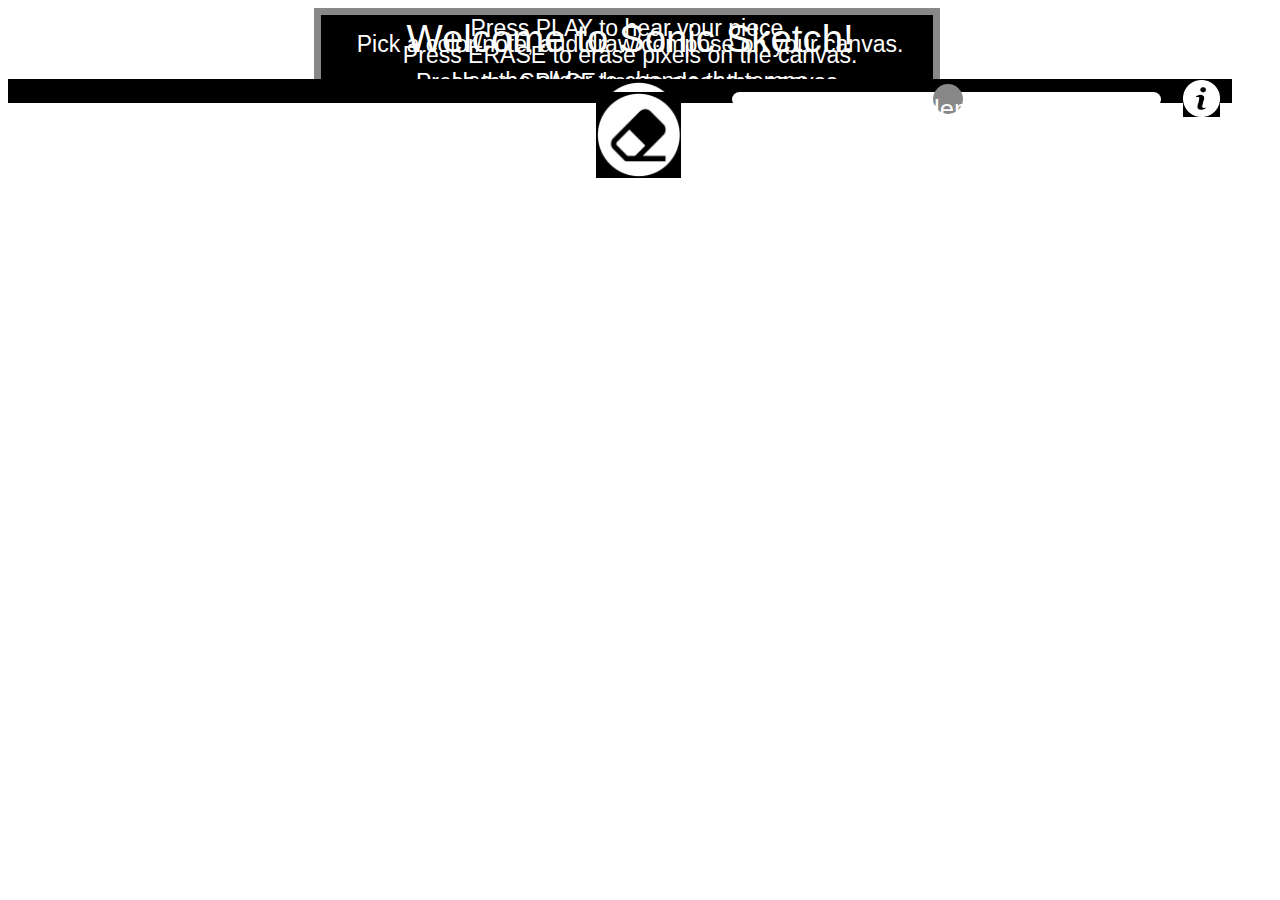
==== index.html @ de9f7809 "Add files via upload" ====
<html>

<head>
    <script src="https://code.jquery.com/jquery-3.4.1.min.js" integrity="sha256-CSXorXvZcTkaix6Yvo6HppcZGetbYMGWSFlBw8HfCJo=" crossorigin="anonymous"></script>
    <script src="sound.js"></script>
    <script src="script.js"></script>
    <script src="resize.js"></script>

    <style>
        .screen {
            position: absolute;
        }

        .key {
            position: absolute;
            border: .1rem solid black;
        }

        .cell {
            position: absolute;
        }



        #keyboard {
            bottom: 0;
            position: absolute;
            width: 100%;
            height: 25%;
            background-color: black;
        }

        #grid {
            top: 0%;
            height: 75%;
            width: 100%;
            position: absolute;
        }

        #button {
            position: absolute;
            top: 7%;
            width: 7%;
            left: 48%;

        }

        #eraser {
            position: absolute;
            width: 7%;
            left: 48%;
            top: 53%;
        }

        #info {
            position: absolute;
            width: 3%;
            left: 96%;
            top: 5%;
        }

        #instructions {
            background-color: black;
            border-style: solid;
            border-width: 7px;
            border-color: #888888;
            position: absolute;
            width: 50%;
            height: 50%;
            top: 12.5%;
            left: 25%;
            opacity: 1;
            z-index: -1;
            position: relative;

        }

        #welcome,
        #dir1,
        #dir2,
        #dir3,
        #dir4,
        #dir5 {
            margin: auto;
            width: 99%;
            left: 1%;
            text-align: center;
            color: white;
            position: absolute;
            font-size: 1.8vw;
            display: inline-block;
            font-family: Arial, Helvetica, sans-serif;

        }

        #welcome {
            top: 3%;
            font-size: 3vw;
        }

        #dir1 {
            top: 20%;
        }

        #dir2 {
            top: 35%;
            position: relative;
        }

        #dir3 {
            top: 65%;
        }

        #dir4 {
            top: 80%;

        }

        #dir5 {
            top: 93%;
            font-size: 1vw;
        }



        body,
        html {
            -webkit-user-select: none;
            /* Chrome all / Safari all */
            -moz-user-select: none;
            /* Firefox all */
            -ms-user-select: none;
            /* IE 10+ */
            user-select: none;
            /* Likely future */

        }

        .slidecontainer {
            position: absolute;
            text-align: center;
            left: 59%;
            top: 45%;
            color: white;
            width: 35%;
            /* Width of the outside container */
        }

        /* The slider itself */
        .slider {
            -webkit-appearance: none;
            /* Override default CSS styles */
            appearance: none;
            width: 100%;
            /* Full-width */
            height: 25px;
            /* Specified height */
            background: #ffffff;
            /* Grey background */
            outline: none;
            /* Remove outline */

            height: 15px;
            border-radius: 10px;

            direction: rtl;
        }

        /* The slider handle (use -webkit- (Chrome, Opera, Safari, Edge) and -moz- (Firefox) to override default look) */
        .slider::-webkit-slider-thumb {
            -webkit-appearance: none;
            /* Override default look */
            appearance: none;
            width: 30px;

            height: 30px;
            /* Slider handle height */
            background: #888888;
            /* Green background */
            cursor: pointer;
            /* Cursor on hover */

            border-radius: 50%;
        }

        .slider::-moz-range-thumb {
            width: 30px;
            /* Set a specific slider handle width */
            height: 30px;
            /* Slider handle height */
            background: #888888;
            /* Green background */
            cursor: pointer;
            /* Cursor on hover */

            border-radius: 50%;
        }

        #tempoTextContainter {
            position: absolute;
            text-align: center;
            left: 59.1%;
            top: 55%;
            color: white;
            width: 35%;
            height: 45%;

        }

        #tempoText {
            position: absolute;
            top: 25%;
            left: 37%;
            font-size: 2vw;
            font-family: Arial, Helvetica, sans-serif;
        }

    </style>
</head>

<body>
    <div class="screen">
        <div id=instructions>

            <div id="welcome">Welcome to Sonic Sketch!</div>
            <div id="dir1"> Pick a color/note, and draw/compose on your canvas.</div>
            <div id="dir2"> Press PLAY to hear your piece. </div>
            <div id="dir2"> Press ERASE to erase pixels on the canvas. </div>
            <div id="dir2"> Press the SPACE key to clear the canvas.</div>
            <div id="dir3"> Use the slider to change the tempo</div>
            <div id="dir4"> Press INFO to toggle the directions.</div>
            <div id="dir5"> Designed by Boris Kish</div>




        </div>
        <div id="grid"></div>

        <div id="keyboard">
            <div id="playButton"> <img id="button" src="data/playButton.png"> </div>
            <div id="eraseButton"> <img id="eraser" src="data/eraseButton.png"> </div>
            <div id="infoButton"> <img id="info" src="data/infoButton.png"> </div>


            <div class="slidecontainer">
                <input type="range" min="1" max="100" value="50" class="slider" id="myRange">
            </div>
            <div id="tempoTextContainter">
                <div id="tempoText">
                    <span id="demo">Moderato</span>
                </div>
            </div>




        </div>
    </div>

</body>

</html>
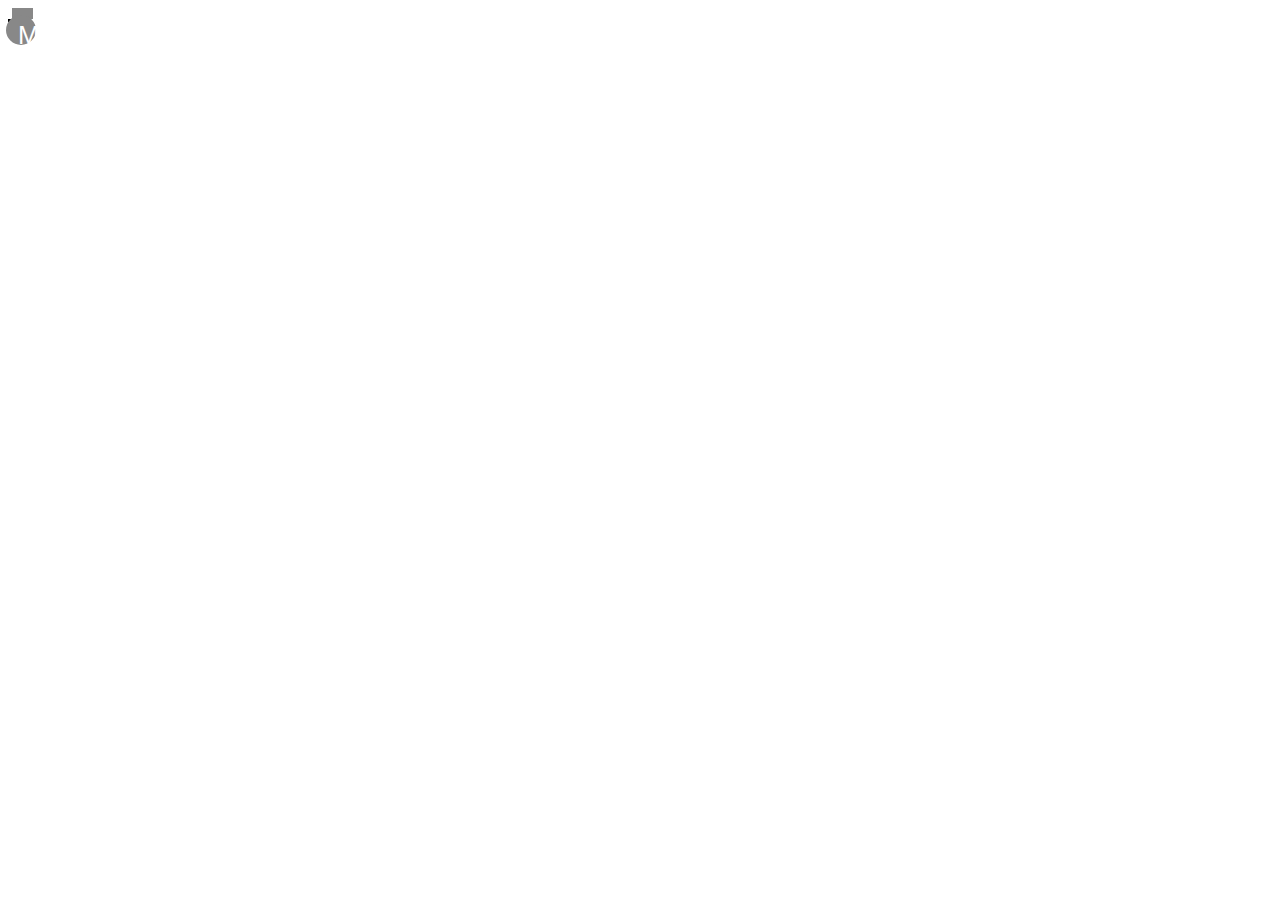
==== commit 2e20d713: "Add files via upload" ====
--- a/index.html
+++ b/index.html
@@ -78,6 +78,8 @@
         #welcome,
         #dir1,
         #dir2,
+        #dir2a,
+        #dir2b,
         #dir3,
         #dir4,
         #dir5 {
@@ -99,16 +101,24 @@
         }
 
         #dir1 {
-            top: 20%;
+            top: 19%;
         }
 
         #dir2 {
-            top: 35%;
-            position: relative;
-        }
+            top: 30%;
+        }
+
+        #dir2a {
+            top: 42%;
+        }
+
+        #dir2b {
+            top: 56%;
+        }
+
 
         #dir3 {
-            top: 65%;
+            top: 68%;
         }
 
         #dir4 {
@@ -225,8 +235,8 @@
             <div id="welcome">Welcome to Sonic Sketch!</div>
             <div id="dir1"> Pick a color/note, and draw/compose on your canvas.</div>
             <div id="dir2"> Press PLAY to hear your piece. </div>
-            <div id="dir2"> Press ERASE to erase pixels on the canvas. </div>
-            <div id="dir2"> Press the SPACE key to clear the canvas.</div>
+            <div id="dir2a"> Press ERASE to erase pixels on the canvas. </div>
+            <div id="dir2b"> Press the SPACE key to clear the canvas.</div>
             <div id="dir3"> Use the slider to change the tempo</div>
             <div id="dir4"> Press INFO to toggle the directions.</div>
             <div id="dir5"> Designed by Boris Kish</div>
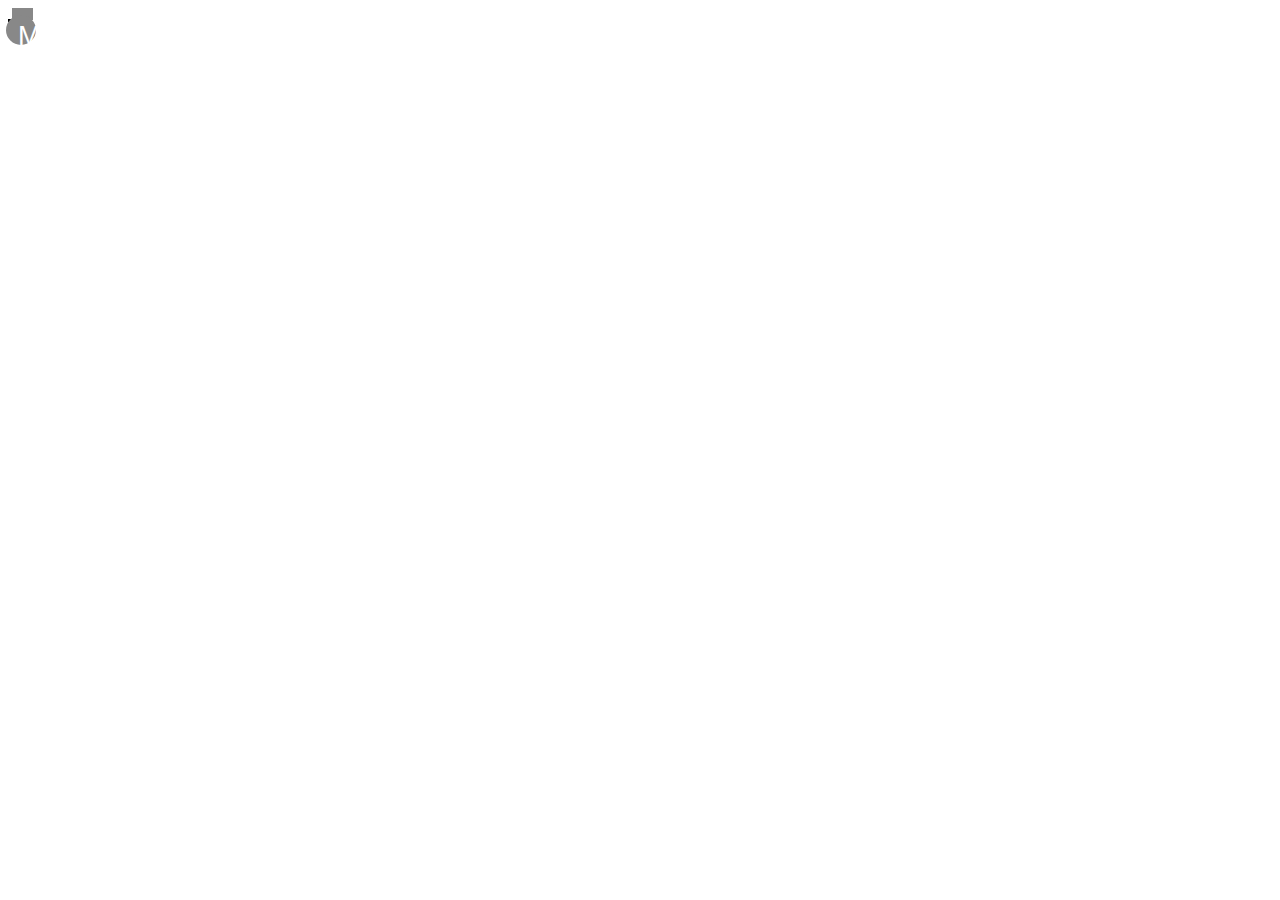
==== commit 08adf725: "Add files via upload" ====
--- a/index.html
+++ b/index.html
@@ -72,6 +72,8 @@
             opacity: 1;
             z-index: -1;
             position: relative;
+
+            text-overflow: ellipsis;
 
         }
 
@@ -89,15 +91,16 @@
             text-align: center;
             color: white;
             position: absolute;
-            font-size: 1.8vw;
+            font-size: 3vmin;
             display: inline-block;
             font-family: Arial, Helvetica, sans-serif;
 
         }
 
         #welcome {
+
             top: 3%;
-            font-size: 3vw;
+            font-size: 5vmin;
         }
 
         #dir1 {
@@ -128,7 +131,7 @@
 
         #dir5 {
             top: 93%;
-            font-size: 1vw;
+            font-size: 1.5vmin;
         }
 
 
@@ -221,7 +224,7 @@
             position: absolute;
             top: 25%;
             left: 37%;
-            font-size: 2vw;
+            font-size: 3vmin;
             font-family: Arial, Helvetica, sans-serif;
         }
 
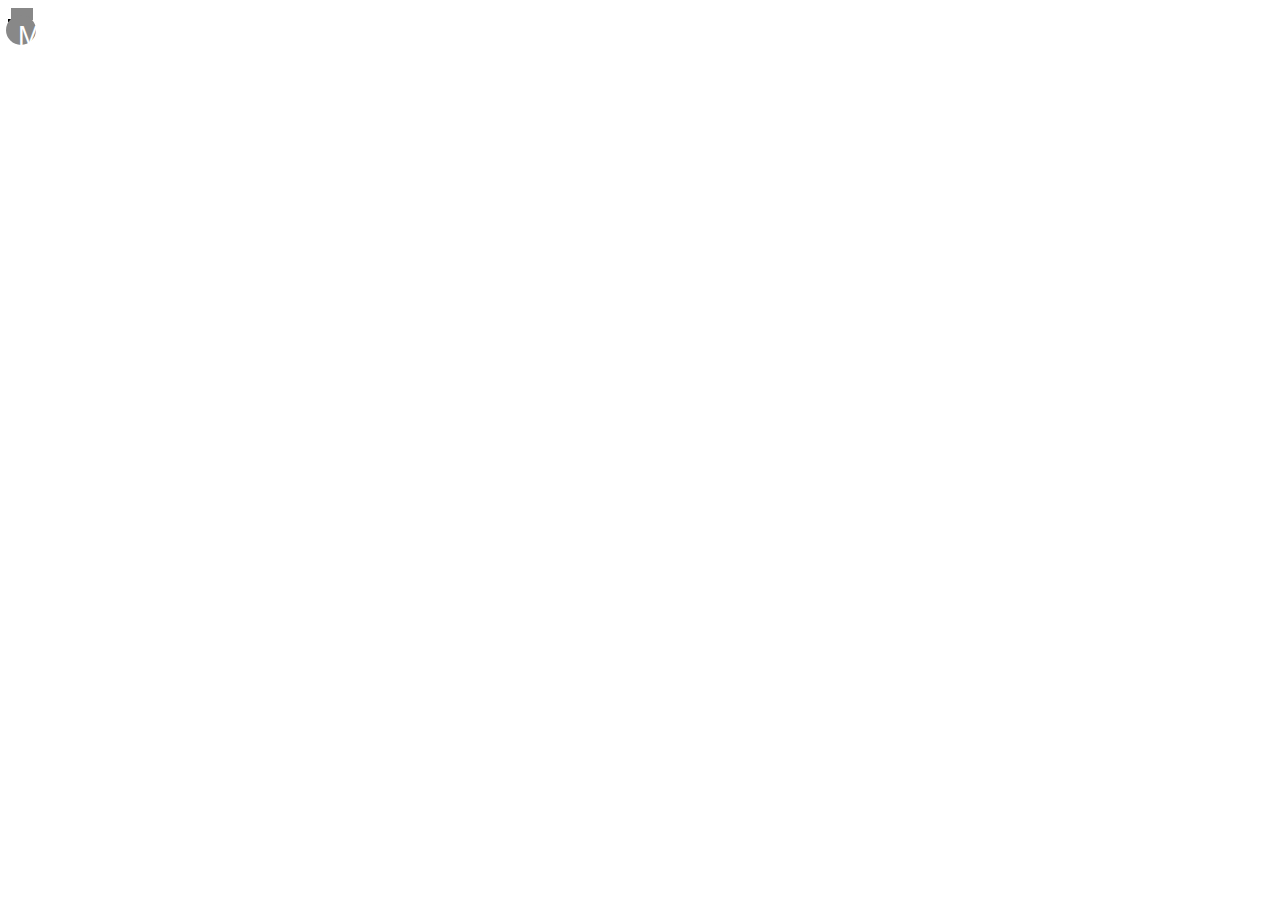
==== commit 4c471d5e: "Add files via upload" ====
--- a/index.html
+++ b/index.html
@@ -65,10 +65,10 @@
             border-width: 7px;
             border-color: #888888;
             position: absolute;
-            width: 50%;
-            height: 50%;
-            top: 12.5%;
-            left: 25%;
+            width: 60%;
+            height: 60%;
+            top: 5%;
+            left: 20%;
             opacity: 1;
             z-index: -1;
             position: relative;
@@ -104,7 +104,7 @@
         }
 
         #dir1 {
-            top: 19%;
+            top: 18%;
         }
 
         #dir2 {
@@ -236,7 +236,7 @@
         <div id=instructions>
 
             <div id="welcome">Welcome to Sonic Sketch!</div>
-            <div id="dir1"> Pick a color/note, and draw/compose on your canvas.</div>
+            <div id="dir1"> Pick a color/note, to draw/compose on the canvas.</div>
             <div id="dir2"> Press PLAY to hear your piece. </div>
             <div id="dir2a"> Press ERASE to erase pixels on the canvas. </div>
             <div id="dir2b"> Press the SPACE key to clear the canvas.</div>
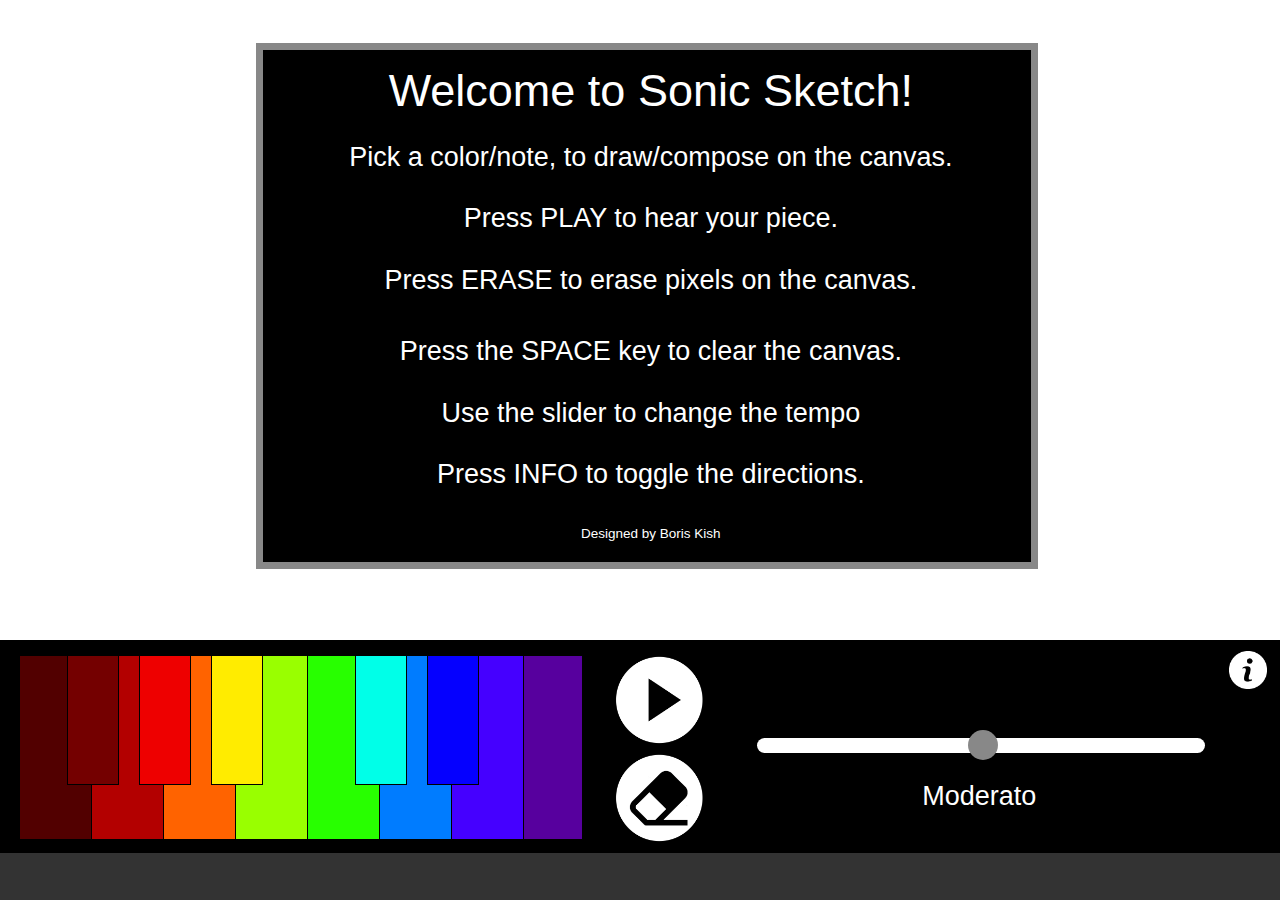
==== commit ff0f2057: "Add files via upload" ====
--- a/index.html
+++ b/index.html
@@ -1,10 +1,7 @@
 <html>
 
 <head>
-    <script src="https://code.jquery.com/jquery-3.4.1.min.js" integrity="sha256-CSXorXvZcTkaix6Yvo6HppcZGetbYMGWSFlBw8HfCJo=" crossorigin="anonymous"></script>
-    <script src="sound.js"></script>
-    <script src="script.js"></script>
-    <script src="resize.js"></script>
+    <link href="alert.css" type="text/css" rel="stylesheet">
 
     <style>
         .screen {
@@ -18,9 +15,9 @@
 
         .cell {
             position: absolute;
-        }
-
-
+            background-color: white;
+            border: hidden;
+        }
 
         #keyboard {
             bottom: 0;
@@ -70,7 +67,7 @@
             top: 5%;
             left: 20%;
             opacity: 1;
-            z-index: -1;
+            z-index: 2;
             position: relative;
 
             text-overflow: ellipsis;
@@ -273,4 +270,11 @@
 
 </body>
 
+<script src="alert.js"></script>
+<script src="jquery-3.4.1.min.js"></script>
+<script src="sound.js"></script>
+<script src="script.js"></script>
+<script src="resize.js"></script>
+
+
 </html>
--- a/alert.css
+++ b/alert.css
@@ -0,0 +1,71 @@
+body {
+	background: #333 url('https://pixabay.com/get/e837b20a2ff5093ecd1f4604e4484093ea6ae3d11eb2124293f7c179/fire-1235718.jpg') no-repeat center center;
+	overflow: hidden;
+}
+
+.alert * {
+	-webkit-tap-highlight-color: transparent;
+	-webkit-touch-callout: none;
+	-ms-touch-action: none;
+	-webkit-user-select: none;
+	-moz-user-select: none;
+	-ms-user-select: none;
+	user-select: none;
+}
+
+.alert *:focus {
+	outline: 0
+}
+
+.alert {
+	position: fixed;
+	top: 50%;
+	left: 50%;
+	margin-left: -135px;
+	margin-top: -50px;
+	width: 270px;
+	text-align: center;
+	font-family: -apple-system, SF UI Text, Helvetica Neue, Helvetica, Arial, sans-serif;
+	font-size: 14px;
+	line-height: 1.4;
+	border-radius: 13px;
+	overflow: hidden;
+	z-index: 9999999999999999999999998;
+	background-color: rgba(255, 255, 255, 0.8);
+}
+
+.alert .inner {
+	padding: 15px;
+}
+
+.alert .title {
+	font-weight: 500;
+	font-size: 18px;
+}
+
+.alert .text {
+	margin-top: 5px;
+}
+
+.alert .button {
+	position: relative;
+	height: 44px;
+	line-height: 44px;
+	font-size: 17px;
+	color: #007aff;
+	border-radius: 0 0 13px 13px;
+	overflow: hidden;
+	cursor: pointer;
+}
+
+.alert .button:after {
+	content: '';
+	position: absolute;
+	left: 0;
+	top: 0;
+	height: 1px;
+	width: 100%;
+	display: block;
+	background-color: #c4c4c4;
+	z-index: 9999999999999999999999999;
+}